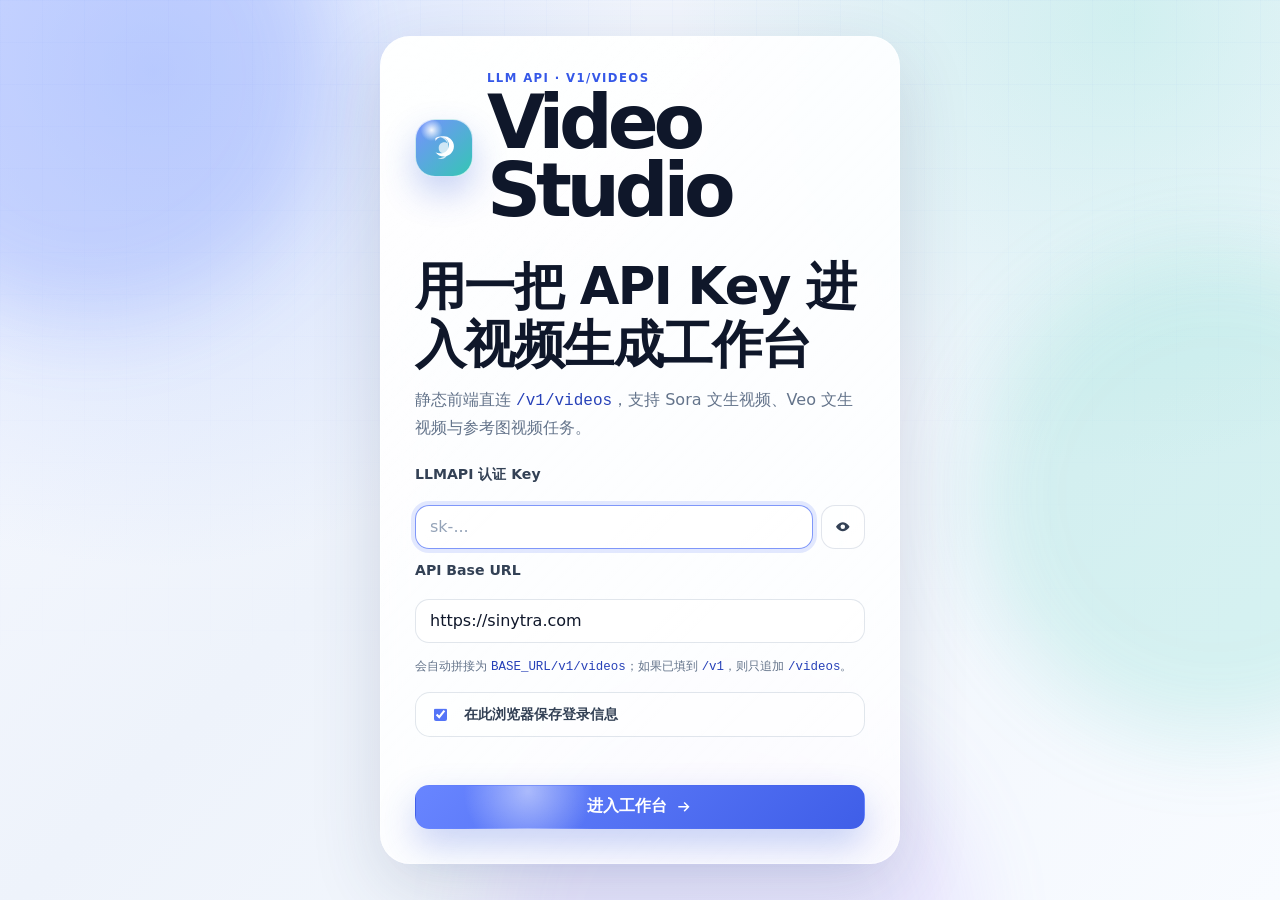
==== login.html @ 38dd2fe5 "Initial standalone video studio" ====
<!doctype html>
<html lang="zh-CN">
  <head>
    <meta charset="UTF-8" />
    <meta name="viewport" content="width=device-width, initial-scale=1.0" />
    <meta http-equiv="Cache-Control" content="no-store" />
    <meta http-equiv="Pragma" content="no-cache" />
    <title>登录 · LLM Video Studio</title>
    <link rel="stylesheet" href="./styles.css" />
  </head>
  <body>
    <div class="ambient ambient-a" aria-hidden="true"></div>
    <div class="ambient ambient-b" aria-hidden="true"></div>
    <div class="ambient ambient-c" aria-hidden="true"></div>

    <section id="loginView" class="login-view">
      <div class="login-shell reveal">
        <div class="brand-lockup">
          <span class="brand-mark" aria-hidden="true">
            <svg viewBox="0 0 24 24" role="img">
              <path d="M5.4 7.2c2.4-3.7 7.6-4.4 10.9-1.5 3.4 2.9 3.4 8.1 0 11-3.3 2.9-8.5 2.2-10.9-1.5 2.6 1.7 6.1 1.3 8.2-.9 2.2-2.3 2.2-5.9 0-8.2-2.1-2.2-5.6-2.6-8.2-.9Z" />
              <path d="M7.8 12.1c0-2.2 1.8-4 4-4 1.1 0 2.1.4 2.8 1.1a5.3 5.3 0 0 0-7.4-4.8A7.5 7.5 0 1 1 7.2 20a5.3 5.3 0 0 0 7.4-4.8 4 4 0 0 1-6.8-3.1Z" opacity=".72" />
            </svg>
          </span>
          <div>
            <p class="eyebrow">LLM API · v1/videos</p>
            <h1>Video Studio</h1>
          </div>
        </div>

        <div class="login-copy">
          <h2>用一把 API Key 进入视频生成工作台</h2>
          <p>静态前端直连 <code>/v1/videos</code>，支持 Sora 文生视频、Veo 文生视频与参考图视频任务。</p>
        </div>

        <form id="loginForm" class="auth-form" autocomplete="on">
          <label for="apiKeyInput">LLMAPI 认证 Key</label>
          <div class="secret-field">
            <input
              id="apiKeyInput"
              name="apiKey"
              type="password"
              inputmode="text"
              placeholder="sk-..."
              autocomplete="off"
              required
            />
            <button type="button" id="toggleKeyButton" class="ghost-button compact" aria-label="显示或隐藏 API Key">
              <svg viewBox="0 0 24 24" aria-hidden="true">
                <path d="M2.8 12s3.4-6.2 9.2-6.2S21.2 12 21.2 12 17.8 18.2 12 18.2 2.8 12 2.8 12Zm9.2 3.1a3.1 3.1 0 1 0 0-6.2 3.1 3.1 0 0 0 0 6.2Z" />
              </svg>
            </button>
          </div>

          <label for="baseUrlInput">API Base URL</label>
          <input id="baseUrlInput" name="baseUrl" type="url" placeholder="https://your-llm-api.example.com" />
          <p class="field-hint">会自动拼接为 <code>BASE_URL/v1/videos</code>；如果已填到 <code>/v1</code>，则只追加 <code>/videos</code>。</p>

          <label class="check-row" for="rememberKeyInput">
            <input id="rememberKeyInput" type="checkbox" checked />
            <span>在此浏览器保存登录信息</span>
          </label>

          <p id="loginError" class="form-error" role="alert"></p>
          <button class="primary-button" type="submit">
            进入工作台
            <svg viewBox="0 0 24 24" aria-hidden="true">
              <path d="M13.2 5.4 19.8 12l-6.6 6.6-1.4-1.4 4.2-4.2H4.5v-2H16l-4.2-4.2 1.4-1.4Z" />
            </svg>
          </button>
        </form>
      </div>
    </section>

    <script src="./video-studio.js?v=20260528-1710"></script>
  </body>
</html>
---- styles.css ----
:root {
  color-scheme: light;
  --ink: #0f172a;
  --ink-soft: #334155;
  --muted: #64748b;
  --line: rgba(120, 140, 170, 0.22);
  --line-strong: rgba(80, 100, 130, 0.28);
  --glass: rgba(255, 255, 255, 0.64);
  --glass-strong: rgba(255, 255, 255, 0.82);
  --accent: #5474f7;
  --accent-strong: #3558e8;
  --accent-soft: rgba(84, 116, 247, 0.14);
  --green: #16a36f;
  --red: #dc2626;
  --amber: #b7791f;
  --shadow: 0 24px 70px rgba(44, 62, 98, 0.16);
  --shadow-soft: 0 16px 50px rgba(44, 62, 98, 0.1);
  --radius-xl: 30px;
  --radius-lg: 22px;
  --radius-md: 15px;
  --header-height: 84px;
  font-family:
    Inter, ui-sans-serif, system-ui, -apple-system, BlinkMacSystemFont, "Segoe UI",
    "PingFang SC", "Hiragino Sans GB", "Microsoft YaHei", sans-serif;
}

* {
  box-sizing: border-box;
}

html {
  scroll-behavior: smooth;
}

body {
  min-width: 320px;
  min-height: 100svh;
  margin: 0;
  color: var(--ink);
  background:
    radial-gradient(circle at 12% 8%, rgba(150, 180, 255, 0.38), transparent 31rem),
    radial-gradient(circle at 88% 2%, rgba(108, 222, 201, 0.24), transparent 28rem),
    linear-gradient(135deg, #f7f9ff 0%, #eef3fb 42%, #f8fbff 100%);
  overflow-x: hidden;
}

body::before {
  position: fixed;
  inset: 0;
  z-index: -3;
  pointer-events: none;
  content: "";
  background-image:
    linear-gradient(rgba(84, 116, 247, 0.035) 1px, transparent 1px),
    linear-gradient(90deg, rgba(84, 116, 247, 0.035) 1px, transparent 1px);
  background-size: 42px 42px;
  mask-image: linear-gradient(to bottom, rgba(0, 0, 0, 0.7), transparent 78%);
}

button,
input,
select,
textarea {
  font: inherit;
}

button,
select {
  cursor: pointer;
}

button:disabled,
input:disabled,
select:disabled,
textarea:disabled {
  cursor: not-allowed;
  opacity: 0.62;
}

input,
select,
textarea {
  width: 100%;
  min-height: 44px;
  border: 1px solid var(--line);
  border-radius: 14px;
  color: var(--ink);
  background: rgba(255, 255, 255, 0.72);
  outline: none;
  box-shadow: inset 0 1px 0 rgba(255, 255, 255, 0.84);
  transition:
    border-color 180ms ease,
    box-shadow 180ms ease,
    background 180ms ease;
}

input,
select {
  padding: 0 14px;
}

textarea {
  min-height: 390px;
  padding: 20px;
  line-height: 1.75;
  resize: vertical;
}

input::placeholder,
textarea::placeholder {
  color: #94a3b8;
}

input:focus-visible,
select:focus-visible,
textarea:focus-visible,
button:focus-visible {
  border-color: rgba(84, 116, 247, 0.75);
  box-shadow: 0 0 0 4px rgba(84, 116, 247, 0.16);
}

label,
.label-text {
  display: inline-flex;
  align-items: center;
  gap: 8px;
  margin-bottom: 8px;
  color: var(--ink-soft);
  font-size: 0.88rem;
  font-weight: 700;
}

code,
pre {
  font-family:
    "SFMono-Regular", Consolas, "Liberation Mono", Menlo, ui-monospace, monospace;
}

code {
  color: #2741b8;
}

pre {
  margin: 0;
  white-space: pre-wrap;
  word-break: break-word;
}

svg {
  display: block;
  width: 1.1em;
  height: 1.1em;
  fill: currentColor;
}

.ambient {
  position: fixed;
  z-index: -2;
  width: 38vmax;
  height: 38vmax;
  border-radius: 999px;
  filter: blur(42px);
  opacity: 0.55;
  transform: translate3d(0, 0, 0);
  animation: floatOrb 15s ease-in-out infinite alternate;
}

.ambient-a {
  top: -13vmax;
  left: -12vmax;
  background: rgba(100, 132, 255, 0.42);
}

.ambient-b {
  right: -14vmax;
  bottom: 18%;
  background: rgba(85, 208, 188, 0.36);
  animation-delay: -4s;
}

.ambient-c {
  right: 24%;
  bottom: -22vmax;
  background: rgba(170, 132, 255, 0.28);
  animation-delay: -8s;
}

.glass-panel,
.login-shell {
  position: relative;
  border: 1px solid rgba(255, 255, 255, 0.58);
  background:
    linear-gradient(135deg, rgba(255, 255, 255, 0.84), rgba(255, 255, 255, 0.52)),
    var(--glass);
  box-shadow: var(--shadow);
  backdrop-filter: blur(24px) saturate(145%);
  -webkit-backdrop-filter: blur(24px) saturate(145%);
}

.glass-panel::before,
.login-shell::before {
  position: absolute;
  inset: 0;
  border-radius: inherit;
  pointer-events: none;
  content: "";
  background:
    linear-gradient(120deg, rgba(255, 255, 255, 0.82), transparent 34%),
    radial-gradient(circle at 18% 0%, rgba(255, 255, 255, 0.9), transparent 28%);
  opacity: 0.56;
}

.glass-panel > *,
.login-shell > * {
  position: relative;
}

.login-view {
  display: grid;
  min-height: 100svh;
  padding: 32px;
  place-items: center;
}

.login-shell {
  width: min(520px, 100%);
  padding: 34px;
  border-radius: var(--radius-xl);
}

.brand-lockup,
.topbar-brand {
  display: flex;
  align-items: center;
  gap: 14px;
}

.brand-mark {
  display: grid;
  width: 58px;
  height: 58px;
  flex: 0 0 auto;
  place-items: center;
  border: 1px solid rgba(255, 255, 255, 0.7);
  border-radius: 20px;
  color: white;
  background:
    radial-gradient(circle at 28% 18%, rgba(255, 255, 255, 0.92), transparent 18%),
    linear-gradient(135deg, #7791ff, #34c6b4);
  box-shadow: 0 16px 34px rgba(55, 89, 218, 0.28);
}

.brand-mark svg {
  width: 33px;
  height: 33px;
}

.brand-mark.small {
  width: 44px;
  height: 44px;
  border-radius: 15px;
}

.brand-mark.small svg {
  width: 25px;
  height: 25px;
}

.eyebrow {
  margin: 0 0 4px;
  color: var(--accent-strong);
  font-size: 0.73rem;
  font-weight: 800;
  letter-spacing: 0.12em;
  text-transform: uppercase;
}

h1,
h2,
h3,
p {
  margin-top: 0;
}

h1 {
  margin-bottom: 0;
  font-size: clamp(2.2rem, 7vw, 4.7rem);
  line-height: 0.9;
  letter-spacing: -0.07em;
}

h2 {
  margin-bottom: 0;
  font-size: clamp(1.2rem, 2vw, 1.55rem);
  line-height: 1.12;
  letter-spacing: -0.03em;
}

h3 {
  margin-bottom: 0;
  font-size: 1rem;
}

.login-copy {
  margin: 34px 0 24px;
}

.login-copy h2 {
  max-width: 9.5em;
  margin-bottom: 14px;
  font-size: clamp(2rem, 6vw, 3.2rem);
}

.login-copy p,
.field-hint,
.result-empty p {
  color: var(--muted);
  line-height: 1.65;
}

.auth-form {
  display: grid;
  gap: 13px;
}

.secret-field,
.image-row {
  display: flex;
  gap: 8px;
}

.secret-field input,
.image-row input {
  min-width: 0;
}

.check-row,
.switch-row {
  display: flex;
  align-items: center;
  justify-content: space-between;
  gap: 14px;
  margin: 2px 0;
  padding: 12px 14px;
  border: 1px solid var(--line);
  border-radius: var(--radius-md);
  color: var(--ink-soft);
  background: rgba(255, 255, 255, 0.48);
}

.check-row {
  justify-content: flex-start;
  cursor: pointer;
}

.check-row input,
.switch-row input {
  width: auto;
  min-height: auto;
  accent-color: var(--accent);
}

.switch-row small {
  display: block;
  margin-top: 3px;
  color: var(--muted);
  font-size: 0.78rem;
  font-weight: 500;
}

.primary-button,
.ghost-button,
.link-button,
.tab-button,
.prompt-chip {
  display: inline-flex;
  min-height: 44px;
  align-items: center;
  justify-content: center;
  gap: 8px;
  border: 1px solid transparent;
  border-radius: 14px;
  font-weight: 800;
  text-decoration: none;
  transition:
    transform 180ms ease,
    border-color 180ms ease,
    background 180ms ease,
    box-shadow 180ms ease,
    color 180ms ease;
}

.primary-button {
  padding: 0 20px;
  color: white;
  background:
    radial-gradient(circle at 25% 12%, rgba(255, 255, 255, 0.48), transparent 19%),
    linear-gradient(135deg, #6885ff, #3f5ee8);
  box-shadow: 0 16px 36px rgba(55, 89, 218, 0.28);
}

.primary-button:hover:not(:disabled) {
  transform: translateY(-1px);
  box-shadow: 0 20px 42px rgba(55, 89, 218, 0.34);
}

.primary-button.wide {
  flex: 1 1 auto;
}

.ghost-button {
  padding: 0 15px;
  color: var(--ink-soft);
  background: rgba(255, 255, 255, 0.58);
  border-color: rgba(130, 148, 176, 0.24);
}

.ghost-button:hover:not(:disabled),
.prompt-chip:hover,
.tab-button:hover,
.link-button:hover {
  border-color: rgba(84, 116, 247, 0.32);
  color: var(--accent-strong);
  background: rgba(255, 255, 255, 0.82);
}

.ghost-button.strong {
  color: var(--ink);
}

.ghost-button.compact {
  width: 44px;
  min-width: 44px;
  padding: 0;
}

.link-button {
  min-height: 36px;
  padding: 0 10px;
  border-color: transparent;
  color: var(--accent-strong);
  background: transparent;
  font-size: 0.9rem;
}

.link-button.danger {
  color: var(--red);
}

.form-error {
  min-height: 1.35em;
  margin: 0;
  color: var(--red);
  font-size: 0.9rem;
  font-weight: 700;
  line-height: 1.5;
}

.app-view {
  min-height: 100svh;
  padding: 14px 14px 34px;
}

.topbar {
  position: sticky;
  top: 12px;
  z-index: 20;
  display: grid;
  grid-template-columns: minmax(230px, 1fr) auto minmax(300px, 1.3fr);
  min-height: var(--header-height);
  align-items: center;
  gap: 18px;
  max-width: 1720px;
  margin: 0 auto 18px;
  padding: 16px 18px;
  border-radius: 24px;
}

.topbar-brand strong,
.topbar-brand span {
  display: block;
}

.topbar-brand span {
  margin-top: 2px;
  color: var(--muted);
  font-size: 0.82rem;
}

.mode-tabs {
  display: flex;
  gap: 6px;
  padding: 6px;
  border: 1px solid var(--line);
  border-radius: 18px;
  background: rgba(226, 232, 240, 0.34);
}

.tab-button {
  min-height: 40px;
  padding: 0 18px;
  color: var(--muted);
  background: transparent;
}

.tab-button.active {
  color: var(--accent-strong);
  background: rgba(255, 255, 255, 0.8);
  box-shadow: 0 10px 22px rgba(47, 64, 100, 0.08);
}

.topbar-actions {
  display: grid;
  grid-template-columns: 1fr auto auto;
  gap: 8px;
}

.inline-input {
  min-height: 40px;
}

.workspace {
  display: grid;
  grid-template-columns: minmax(300px, 410px) minmax(360px, 1fr) minmax(310px, 470px);
  gap: 18px;
  max-width: 1720px;
  margin: 0 auto;
}

.panel {
  min-height: calc(100svh - var(--header-height) - 78px);
  padding: 20px;
  border-radius: var(--radius-lg);
}

.panel-head,
.field-head,
.section-title,
.history-actions,
.result-actions {
  display: flex;
  align-items: center;
  justify-content: space-between;
  gap: 12px;
}

.panel-head {
  margin-bottom: 18px;
  padding-bottom: 14px;
  border-bottom: 1px solid var(--line);
}

.video-form {
  display: grid;
  gap: 16px;
}

.field {
  display: grid;
}

.field-grid {
  display: grid;
  grid-template-columns: 1fr 1fr;
  gap: 12px;
}

.field-hint {
  margin: 0;
  font-size: 0.78rem;
}

.segmented {
  display: grid;
  grid-template-columns: repeat(3, 1fr);
  gap: 4px;
  padding: 5px;
  border-radius: 15px;
  background: rgba(226, 232, 240, 0.62);
}

.segmented label {
  display: block;
  margin: 0;
  cursor: pointer;
}

.segmented input {
  position: absolute;
  width: 1px;
  height: 1px;
  min-height: 1px;
  opacity: 0;
}

.segmented span {
  display: grid;
  min-height: 39px;
  place-items: center;
  border-radius: 11px;
  color: var(--muted);
  font-size: 0.84rem;
  font-weight: 800;
  transition:
    color 180ms ease,
    background 180ms ease,
    box-shadow 180ms ease;
}

.segmented input:checked + span {
  color: white;
  background: #1f2937;
  box-shadow: 0 10px 22px rgba(15, 23, 42, 0.18);
}

.segmented input:focus-visible + span {
  box-shadow: 0 0 0 4px rgba(84, 116, 247, 0.16);
}

.image-fields {
  gap: 8px;
}

.image-list {
  display: grid;
  gap: 8px;
}

.upload-endpoint {
  max-width: 190px;
  overflow: hidden;
  color: var(--muted);
  font-size: 0.74rem;
  font-weight: 700;
  text-overflow: ellipsis;
  white-space: nowrap;
}

.image-upload-grid {
  display: grid;
  gap: 10px;
}

.upload-box {
  display: grid;
  grid-template-columns: 1fr auto;
  align-items: stretch;
  gap: 8px;
}

.upload-drop {
  display: grid;
  grid-template-columns: 78px 1fr;
  min-height: 96px;
  align-items: center;
  gap: 14px;
  margin: 0;
  padding: 10px;
  border: 1px dashed rgba(84, 116, 247, 0.36);
  border-radius: 18px;
  background: rgba(255, 255, 255, 0.52);
  cursor: pointer;
  transition:
    border-color 180ms ease,
    background 180ms ease,
    box-shadow 180ms ease;
}

.upload-drop:hover {
  border-color: rgba(84, 116, 247, 0.62);
  background: rgba(255, 255, 255, 0.82);
  box-shadow: var(--shadow-soft);
}

.upload-preview {
  display: grid;
  width: 76px;
  height: 76px;
  place-items: center;
  overflow: hidden;
  border-radius: 16px;
  color: rgba(84, 116, 247, 0.48);
  background:
    linear-gradient(135deg, rgba(84, 116, 247, 0.16), rgba(52, 198, 180, 0.12)),
    rgba(255, 255, 255, 0.56);
}

.upload-preview::before {
  content: "";
  width: 28px;
  height: 28px;
  border: 2px solid currentColor;
  border-radius: 8px;
  box-shadow: inset 10px -8px 0 rgba(84, 116, 247, 0.12);
}

.upload-preview.has-image::before {
  content: none;
}

.upload-preview img {
  width: 100%;
  height: 100%;
  object-fit: cover;
}

.upload-copy {
  display: grid;
  gap: 5px;
  min-width: 0;
}

.upload-copy strong,
.upload-copy small {
  overflow: hidden;
  text-overflow: ellipsis;
  white-space: nowrap;
}

.upload-copy small {
  color: var(--muted);
  font-size: 0.8rem;
  font-weight: 600;
}

.delete-upload {
  width: auto;
  min-width: 58px;
  padding: 0 10px;
}

.prompt-panel {
  display: grid;
  grid-template-rows: auto minmax(300px, 1fr) auto auto;
}

.prompt-tools {
  display: flex;
  flex-wrap: wrap;
  gap: 8px;
  margin: 12px 0 16px;
}

.prompt-chip {
  min-height: 38px;
  padding: 0 13px;
  color: var(--ink-soft);
  background: rgba(255, 255, 255, 0.52);
  border-color: var(--line);
  font-size: 0.86rem;
}

.submit-row {
  display: flex;
  gap: 10px;
  margin-bottom: 16px;
}

.api-preview,
.response-box {
  border: 1px solid rgba(15, 23, 42, 0.06);
  border-radius: 18px;
  background: rgba(15, 23, 42, 0.88);
  box-shadow: inset 0 1px 0 rgba(255, 255, 255, 0.08);
}

.api-preview {
  overflow: hidden;
}

.section-title {
  padding: 12px 14px;
  color: rgba(255, 255, 255, 0.82);
  background: rgba(255, 255, 255, 0.06);
}

.section-title span {
  color: #bfdbfe;
  font-size: 0.78rem;
  font-weight: 800;
}

.api-preview pre {
  max-height: 260px;
  overflow: auto;
  padding: 16px;
  color: #e2e8f0;
  font-size: 0.86rem;
  line-height: 1.65;
}

.result-panel {
  display: flex;
  flex-direction: column;
}

.result-empty {
  display: grid;
  width: 100%;
  height: 100%;
  min-height: 420px;
  place-items: center;
  align-content: center;
  gap: 18px;
  text-align: center;
}

.result-empty svg {
  width: 112px;
  height: 112px;
  color: rgba(84, 116, 247, 0.22);
}

.result-empty svg path:first-child {
  fill: currentColor;
}

.result-empty svg path:last-child {
  fill: rgba(84, 116, 247, 0.7);
}

.result-content {
  display: grid;
  grid-template-rows: auto auto auto auto auto;
  gap: 14px;
  margin-top: 14px;
}

.task-status {
  display: flex;
  align-items: center;
  justify-content: space-between;
  gap: 10px;
  color: var(--muted);
  font-size: 0.82rem;
}

.status-chip {
  display: inline-flex;
  min-height: 28px;
  align-items: center;
  justify-content: center;
  padding: 0 10px;
  border: 1px solid rgba(84, 116, 247, 0.18);
  border-radius: 999px;
  color: var(--accent-strong);
  background: rgba(84, 116, 247, 0.12);
  font-size: 0.78rem;
  font-weight: 800;
}

.status-chip.completed,
.status-chip.succeeded,
.status-chip.success {
  color: #047857;
  background: rgba(22, 163, 111, 0.12);
  border-color: rgba(22, 163, 111, 0.24);
}

.status-chip.failed,
.status-chip.error,
.status-chip.cancelled {
  color: #b91c1c;
  background: rgba(220, 38, 38, 0.1);
  border-color: rgba(220, 38, 38, 0.2);
}

.progress-track {
  width: 100%;
  height: 9px;
  overflow: hidden;
  border-radius: 999px;
  background: rgba(148, 163, 184, 0.22);
}

.progress-track span {
  display: block;
  width: 0;
  height: 100%;
  border-radius: inherit;
  background: linear-gradient(90deg, #6b86ff, #34c6b4);
  transition: width 260ms ease;
}

.video-stage {
  display: grid;
  flex: 1;
  min-height: 420px;
  place-items: center;
  overflow: hidden;
  border: 1px solid var(--line);
  border-radius: 22px;
  background:
    radial-gradient(circle at 50% 10%, rgba(84, 116, 247, 0.12), transparent 45%),
    rgba(255, 255, 255, 0.4);
}

#resultVideo {
  width: 100%;
  height: 100%;
  max-height: 560px;
  border: 0;
  border-radius: 18px;
  background: #0f172a;
  box-shadow: var(--shadow-soft);
  object-fit: contain;
}

.result-waiting {
  display: grid;
  place-items: center;
  gap: 14px;
  padding: 24px;
  color: var(--muted);
  text-align: center;
}

.result-waiting svg {
  width: 96px;
  height: 96px;
  color: rgba(84, 116, 247, 0.2);
}

.result-waiting svg path:first-child {
  fill: currentColor;
}

.result-waiting svg path:last-child {
  fill: rgba(84, 116, 247, 0.66);
}

.result-links {
  display: grid;
  gap: 8px;
}

.result-link {
  display: flex;
  min-height: 44px;
  align-items: center;
  justify-content: space-between;
  gap: 12px;
  padding: 10px 12px;
  border: 1px solid var(--line);
  border-radius: 14px;
  color: var(--ink-soft);
  background: rgba(255, 255, 255, 0.56);
  transition:
    color 180ms ease,
    border-color 180ms ease,
    background 180ms ease;
}

.result-link:hover {
  color: var(--accent-strong);
  border-color: rgba(84, 116, 247, 0.3);
  background: rgba(255, 255, 255, 0.84);
}

.result-link a {
  min-width: 0;
  overflow: hidden;
  color: inherit;
  text-decoration: none;
  text-overflow: ellipsis;
  white-space: nowrap;
}

.result-link span {
  overflow: hidden;
  text-overflow: ellipsis;
  white-space: nowrap;
}

.response-box {
  max-height: 260px;
  overflow: auto;
  padding: 14px;
  color: #e2e8f0;
  font-size: 0.82rem;
  line-height: 1.62;
}

.history-panel {
  max-width: 1720px;
  margin: 18px auto 0;
  padding: 20px;
  border-radius: var(--radius-lg);
}

.history-list {
  display: grid;
  gap: 10px;
}

.history-empty {
  padding: 44px 14px;
  color: var(--muted);
  text-align: center;
}

.history-item {
  display: grid;
  grid-template-columns: minmax(180px, 1fr) auto auto;
  align-items: center;
  gap: 16px;
  width: 100%;
  min-height: 72px;
  padding: 13px 14px;
  border: 1px solid var(--line);
  border-radius: 18px;
  color: inherit;
  background: rgba(255, 255, 255, 0.52);
  text-align: left;
  transition:
    transform 180ms ease,
    border-color 180ms ease,
    background 180ms ease,
    box-shadow 180ms ease;
}

.history-item:hover {
  transform: translateY(-1px);
  border-color: rgba(84, 116, 247, 0.28);
  background: rgba(255, 255, 255, 0.78);
  box-shadow: var(--shadow-soft);
}

.history-title {
  min-width: 0;
}

.history-title strong,
.history-title span {
  display: block;
  overflow: hidden;
  text-overflow: ellipsis;
  white-space: nowrap;
}

.history-title strong {
  margin-bottom: 5px;
}

.history-title span,
.history-meta {
  color: var(--muted);
  font-size: 0.82rem;
}

.history-meta {
  white-space: nowrap;
}

.sr-only {
  position: absolute;
  width: 1px;
  height: 1px;
  padding: 0;
  margin: -1px;
  overflow: hidden;
  clip: rect(0, 0, 0, 0);
  white-space: nowrap;
  border: 0;
}

.reveal {
  animation: reveal 540ms cubic-bezier(0.2, 0.8, 0.2, 1) both;
}

.delay-1 {
  animation-delay: 60ms;
}

.delay-2 {
  animation-delay: 130ms;
}

.delay-3 {
  animation-delay: 200ms;
}

@keyframes reveal {
  from {
    opacity: 0;
    transform: translateY(18px) scale(0.985);
  }
  to {
    opacity: 1;
    transform: translateY(0) scale(1);
  }
}

@keyframes floatOrb {
  from {
    transform: translate3d(0, 0, 0) scale(1);
  }
  to {
    transform: translate3d(3vw, -2vh, 0) scale(1.08);
  }
}

@media (max-width: 1240px) {
  .topbar {
    grid-template-columns: 1fr;
  }

  .topbar-actions {
    grid-template-columns: 1fr auto auto;
  }

  .workspace {
    grid-template-columns: minmax(300px, 0.88fr) minmax(360px, 1.12fr);
  }

  .result-panel {
    grid-column: 1 / -1;
    min-height: auto;
  }

  .result-empty {
    min-height: 260px;
  }
}

@media (max-width: 820px) {
  :root {
    --header-height: 72px;
  }

  .login-view,
  .app-view {
    padding: 10px;
  }

  .login-shell {
    padding: 24px;
  }

  .login-copy h2 {
    max-width: 11em;
  }

  .topbar {
    position: relative;
    top: 0;
    margin-bottom: 12px;
    padding: 14px;
    border-radius: 22px;
  }

  .mode-tabs,
  .topbar-actions,
  .workspace,
  .field-grid,
  .submit-row,
  .history-item {
    grid-template-columns: 1fr;
  }

  .mode-tabs {
    display: grid;
  }

  .workspace {
    display: grid;
    gap: 12px;
  }

  .panel,
  .history-panel {
    min-height: auto;
    padding: 16px;
    border-radius: 20px;
  }

  textarea {
    min-height: 280px;
  }

  .segmented {
    grid-template-columns: 1fr;
  }

  .history-item {
    justify-items: stretch;
    gap: 8px;
  }

  .history-meta {
    white-space: normal;
  }
}

@media (prefers-reduced-motion: reduce) {
  *,
  *::before,
  *::after {
    scroll-behavior: auto !important;
    animation-duration: 0.01ms !important;
    animation-iteration-count: 1 !important;
    transition-duration: 0.01ms !important;
  }
}
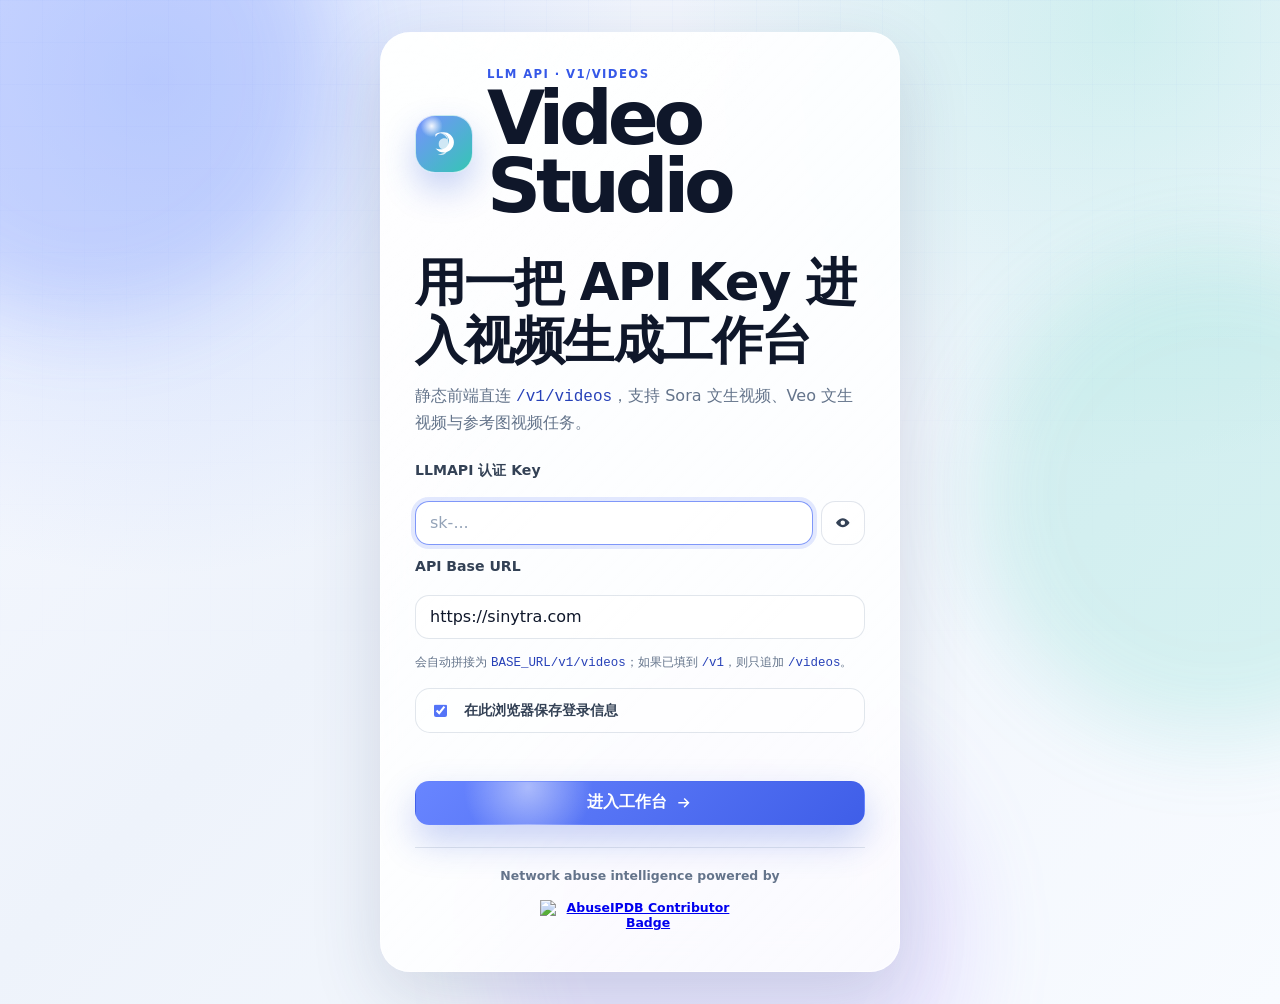
==== commit 840f2a8e: "Add AbuseIPDB contributor badge" ====
--- a/login.html
+++ b/login.html
@@ -5,6 +5,7 @@
     <meta name="viewport" content="width=device-width, initial-scale=1.0" />
     <meta http-equiv="Cache-Control" content="no-store" />
     <meta http-equiv="Pragma" content="no-cache" />
+    <meta name="abuseipdb-verification" content="SOE6tuEK" />
     <title>登录 · LLM Video Studio</title>
     <link rel="stylesheet" href="./styles.css" />
   </head>
@@ -69,9 +70,24 @@
             </svg>
           </button>
         </form>
+
+        <div class="abuseipdb-support">
+          <span>Network abuse intelligence powered by</span>
+          <a
+            href="https://www.abuseipdb.com/user/315195"
+            title="AbuseIPDB is an IP address blacklist for webmasters and sysadmins to report IP addresses engaging in abusive behavior on their networks"
+          >
+            <img
+              src="https://www.abuseipdb.com/contributor/315195.svg"
+              alt="AbuseIPDB Contributor Badge"
+              referrerpolicy="origin"
+              style="width: 201px;"
+            />
+          </a>
+        </div>
       </div>
     </section>
 
-    <script src="./video-studio.js?v=20260528-1710"></script>
+    <script src="./video-studio.js?v=20260528-1738"></script>
   </body>
 </html>
--- a/styles.css
+++ b/styles.css
@@ -456,6 +456,41 @@
   line-height: 1.5;
 }
 
+.abuseipdb-support {
+  display: grid;
+  justify-items: center;
+  gap: 10px;
+  margin-top: 22px;
+  padding-top: 20px;
+  border-top: 1px solid var(--line);
+  color: var(--muted);
+  font-size: 0.78rem;
+  font-weight: 700;
+  text-align: center;
+}
+
+.abuseipdb-support a {
+  display: inline-flex;
+  min-height: 44px;
+  align-items: center;
+  justify-content: center;
+  border-radius: 12px;
+  transition:
+    opacity 180ms ease,
+    transform 180ms ease;
+}
+
+.abuseipdb-support a:hover {
+  opacity: 0.86;
+  transform: translateY(-1px);
+}
+
+.abuseipdb-support img {
+  display: block;
+  max-width: 100%;
+  height: auto;
+}
+
 .app-view {
   min-height: 100svh;
   padding: 14px 14px 34px;
@@ -621,44 +656,36 @@
   gap: 8px;
 }
 
-.image-list {
-  display: grid;
-  gap: 8px;
-}
-
-.upload-endpoint {
-  max-width: 190px;
+.image-upload-grid {
+  display: grid;
+  gap: 12px;
+}
+
+.image-upload-grid[data-mode="frames"] {
+  grid-template-columns: repeat(2, minmax(0, 1fr));
+}
+
+.upload-box {
+  position: relative;
+  min-width: 0;
+}
+
+.upload-drop {
+  position: relative;
+  display: grid;
+  min-height: 164px;
+  place-items: center;
+  align-content: center;
+  gap: 10px;
+  margin: 0;
+  padding: 18px;
   overflow: hidden;
+  border: 1.5px dashed rgba(71, 85, 105, 0.45);
+  border-radius: 18px;
   color: var(--muted);
-  font-size: 0.74rem;
-  font-weight: 700;
-  text-overflow: ellipsis;
-  white-space: nowrap;
-}
-
-.image-upload-grid {
-  display: grid;
-  gap: 10px;
-}
-
-.upload-box {
-  display: grid;
-  grid-template-columns: 1fr auto;
-  align-items: stretch;
-  gap: 8px;
-}
-
-.upload-drop {
-  display: grid;
-  grid-template-columns: 78px 1fr;
-  min-height: 96px;
-  align-items: center;
-  gap: 14px;
-  margin: 0;
-  padding: 10px;
-  border: 1px dashed rgba(84, 116, 247, 0.36);
-  border-radius: 18px;
-  background: rgba(255, 255, 255, 0.52);
+  background:
+    linear-gradient(135deg, rgba(255, 255, 255, 0.52), rgba(241, 245, 249, 0.42)),
+    rgba(255, 255, 255, 0.44);
   cursor: pointer;
   transition:
     border-color 180ms ease,
@@ -667,47 +694,76 @@
 }
 
 .upload-drop:hover {
-  border-color: rgba(84, 116, 247, 0.62);
-  background: rgba(255, 255, 255, 0.82);
+  border-color: rgba(84, 116, 247, 0.64);
+  background:
+    linear-gradient(135deg, rgba(255, 255, 255, 0.74), rgba(239, 246, 255, 0.64)),
+    rgba(255, 255, 255, 0.72);
   box-shadow: var(--shadow-soft);
 }
 
 .upload-preview {
   display: grid;
-  width: 76px;
-  height: 76px;
+  width: 44px;
+  height: 44px;
   place-items: center;
   overflow: hidden;
-  border-radius: 16px;
-  color: rgba(84, 116, 247, 0.48);
-  background:
-    linear-gradient(135deg, rgba(84, 116, 247, 0.16), rgba(52, 198, 180, 0.12)),
-    rgba(255, 255, 255, 0.56);
+  border-radius: 12px;
+  color: rgba(100, 116, 139, 0.9);
+  transition:
+    inset 180ms ease,
+    width 180ms ease,
+    height 180ms ease,
+    border-radius 180ms ease;
 }
 
 .upload-preview::before {
   content: "";
-  width: 28px;
-  height: 28px;
-  border: 2px solid currentColor;
-  border-radius: 8px;
-  box-shadow: inset 10px -8px 0 rgba(84, 116, 247, 0.12);
-}
-
-.upload-preview.has-image::before {
+  width: 34px;
+  height: 34px;
+  background: currentColor;
+  -webkit-mask:
+    linear-gradient(#000 0 0) 15px 6px / 4px 20px no-repeat,
+    linear-gradient(45deg, transparent 42%, #000 43% 57%, transparent 58%) 8px 4px / 18px 18px no-repeat,
+    linear-gradient(-45deg, transparent 42%, #000 43% 57%, transparent 58%) 8px 4px / 18px 18px no-repeat,
+    linear-gradient(#000 0 0) 6px 27px / 22px 3px no-repeat,
+    linear-gradient(#000 0 0) 4px 20px / 3px 10px no-repeat,
+    linear-gradient(#000 0 0) 27px 20px / 3px 10px no-repeat;
+  mask:
+    linear-gradient(#000 0 0) 15px 6px / 4px 20px no-repeat,
+    linear-gradient(45deg, transparent 42%, #000 43% 57%, transparent 58%) 8px 4px / 18px 18px no-repeat,
+    linear-gradient(-45deg, transparent 42%, #000 43% 57%, transparent 58%) 8px 4px / 18px 18px no-repeat,
+    linear-gradient(#000 0 0) 6px 27px / 22px 3px no-repeat,
+    linear-gradient(#000 0 0) 4px 20px / 3px 10px no-repeat,
+    linear-gradient(#000 0 0) 27px 20px / 3px 10px no-repeat;
+}
+
+.upload-drop.has-image .upload-preview {
+  position: absolute;
+  inset: 0;
+  width: 100%;
+  height: 100%;
+  border-radius: inherit;
+}
+
+.upload-drop.has-image .upload-preview::before {
   content: none;
 }
 
 .upload-preview img {
   width: 100%;
   height: 100%;
-  object-fit: cover;
+  object-fit: contain;
+  background: rgba(15, 23, 42, 0.86);
 }
 
 .upload-copy {
-  display: grid;
-  gap: 5px;
+  position: relative;
+  z-index: 2;
+  display: grid;
+  gap: 6px;
   min-width: 0;
+  justify-items: center;
+  text-align: center;
 }
 
 .upload-copy strong,
@@ -723,10 +779,49 @@
   font-weight: 600;
 }
 
+.upload-drop.has-image .upload-copy {
+  align-self: end;
+  width: min(100%, 92%);
+  padding: 8px 10px;
+  border: 1px solid rgba(255, 255, 255, 0.26);
+  border-radius: 12px;
+  color: white;
+  background: rgba(15, 23, 42, 0.64);
+  backdrop-filter: blur(12px);
+  -webkit-backdrop-filter: blur(12px);
+}
+
+.upload-drop.has-image .upload-copy small {
+  color: rgba(226, 232, 240, 0.88);
+}
+
 .delete-upload {
-  width: auto;
-  min-width: 58px;
+  position: absolute;
+  top: 10px;
+  right: 10px;
+  z-index: 3;
+  min-height: 32px;
   padding: 0 10px;
+  border: 1px solid rgba(255, 255, 255, 0.28);
+  border-radius: 999px;
+  color: white;
+  background: rgba(15, 23, 42, 0.64);
+  opacity: 0;
+  pointer-events: none;
+  backdrop-filter: blur(12px);
+  -webkit-backdrop-filter: blur(12px);
+  transition:
+    opacity 180ms ease,
+    background 180ms ease;
+}
+
+.upload-box.has-file .delete-upload {
+  opacity: 1;
+  pointer-events: auto;
+}
+
+.delete-upload:hover {
+  background: rgba(220, 38, 38, 0.82);
 }
 
 .prompt-panel {
